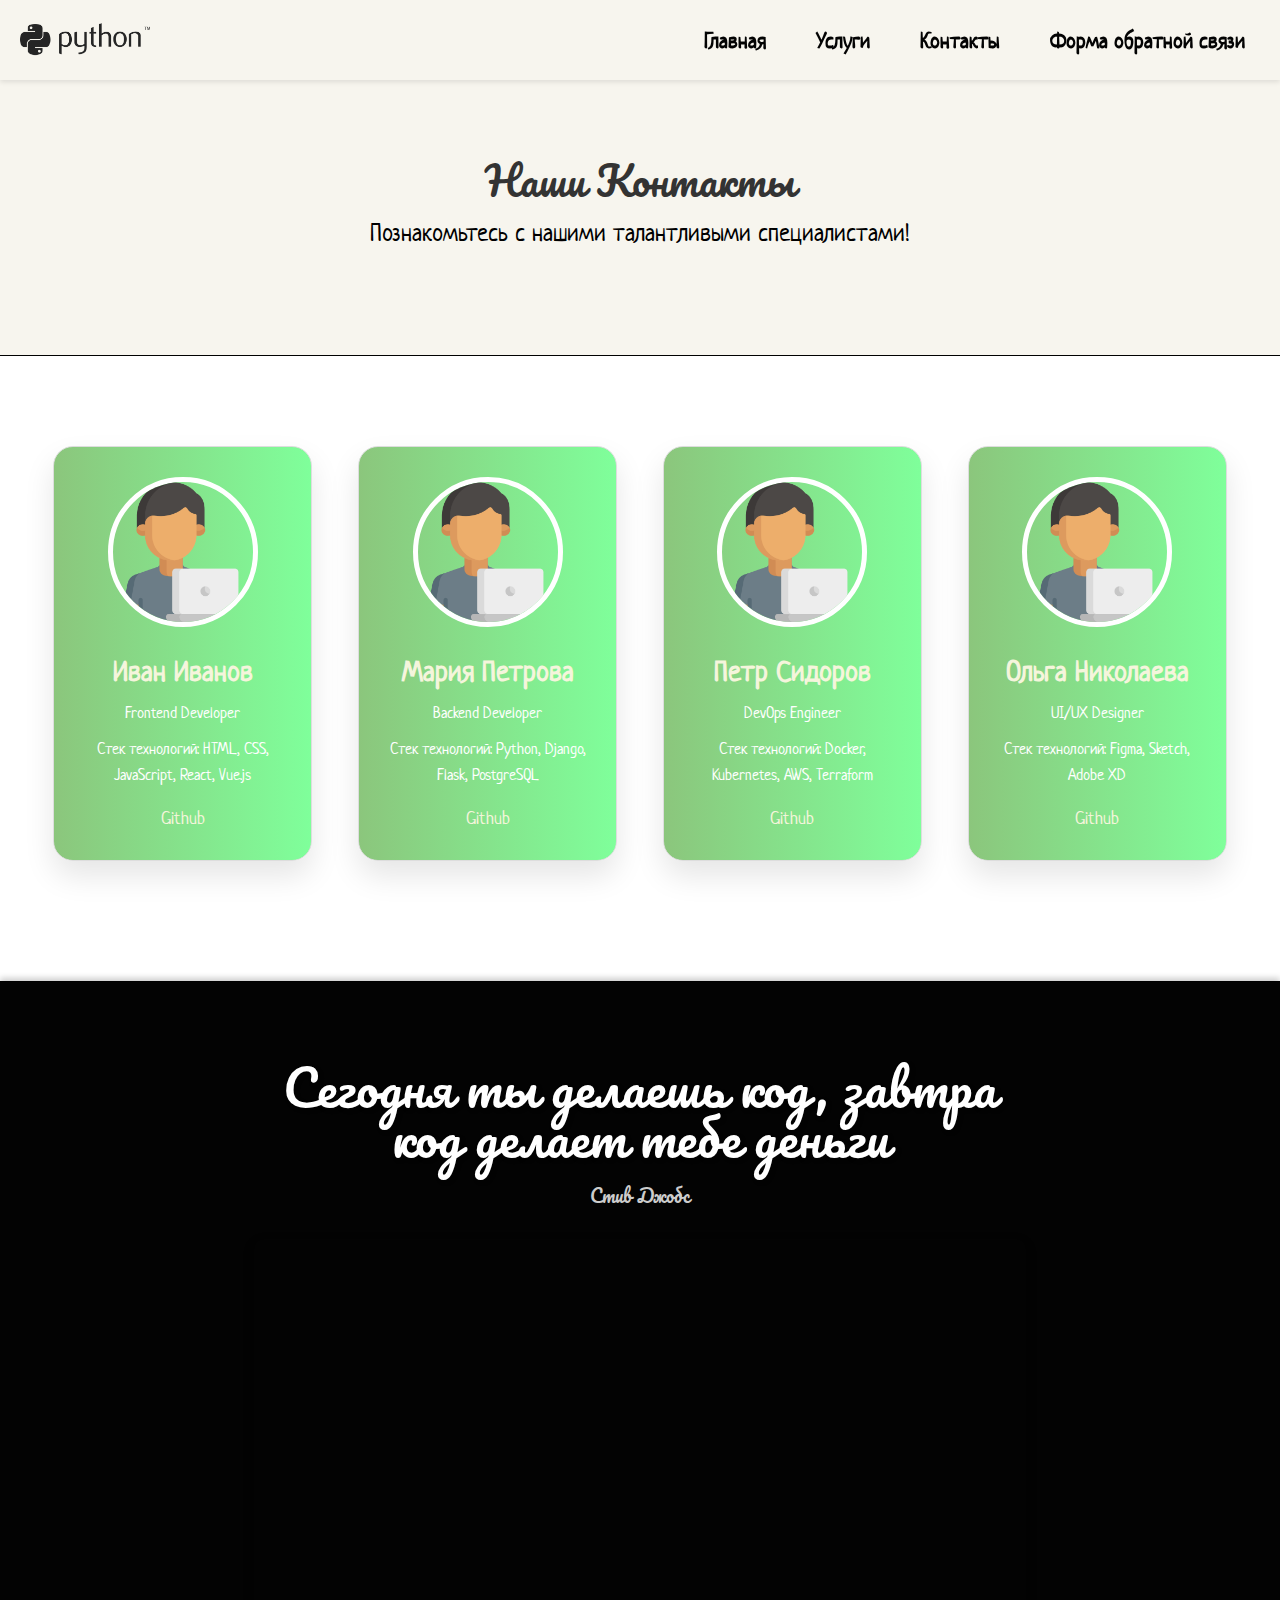
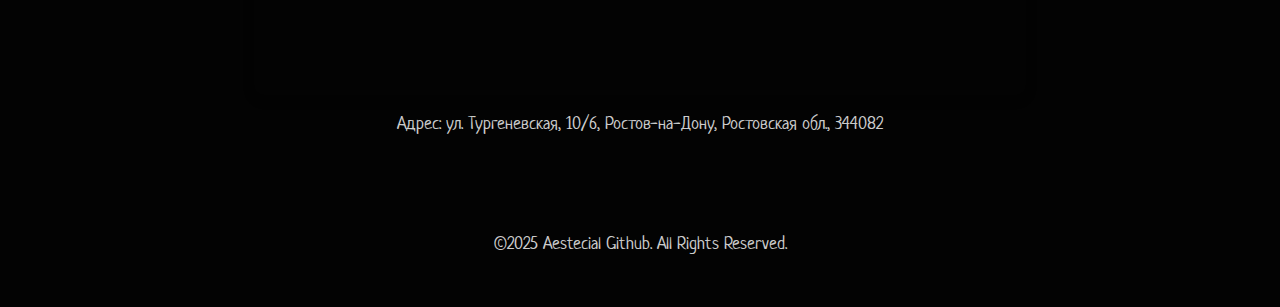
==== pages/contact.html @ ec2d8ab2 "add pages and refactoring code" ====
<!DOCTYPE html>
<html lang="en">
<head>
    <meta charset="UTF-8">
    <meta name="viewport" content="width=device-width, initial-scale=1.0">
    <title>Контакты</title>
    <link href="https://fonts.googleapis.com/css2?family=Pacifico&display=swap" rel="stylesheet">
    <link href="https://fonts.googleapis.com/css2?family=Montserrat:ital,wght@0,100..900;1,100..900&family=Neucha&display=swap" rel="stylesheet">

    <link rel="stylesheet" href="../css/contact.css">
    <link rel="stylesheet" href="../css/style.css">
</head>
<body>
    <header class="header">
        <img src="../images/logo.avif" alt="Logo" class="logo-image">
        <div class="burger-menu" id="burger-menu">
            <div class="burger-icon" id="burger-icon"></div>
        </div>
        <nav id="main-nav" class="simple-list">
            <div class="menu-main-nav-container">
                <ul id="menu-main-nav" class="menu">
                    <li class="menu-item"><a href="../index.html">Главная</a></li>
                    <li class="menu-item"><a href="services.html">Услуги</a></li>
                    <li class="menu-item"><a href="contact.html">Контакты</a></li>
                    <li class="menu-item"><a href="contact_form.html">Форма обратной связи</a></li>
                </ul>
            </div>
        </nav>
    </header>

    <div class="full section1 border_bottom">
        <div class="content">
            <div class="section_about_hero">
                <h1 class="mono">Наши Контакты</h1>
                <p>Познакомьтесь с нашими талантливыми специалистами!</p>
            </div>
        </div>
    </div>

    <div class="full section5 border_bottom">
        <div class="section_twocolumn_2525">
            <div class="section_twocolumn_25">
                <div class="team-member">
                    <img src="../images/male.png" alt="Team Member 1" class="team-img">
                    <h3>Иван Иванов</h3>
                    <p>Frontend Developer</p>
                    <p>Стек технологий: HTML, CSS, JavaScript, React, Vue.js</p>
                    <a href="https://github.com/Aestecial" class="profile-link" target="_blank">Github</a>
                </div>
            </div>
            <div class="section_twocolumn_25">
                <div class="team-member">
                    <img src="../images/male.png" alt="Team Member 2" class="team-img">
                    <h3>Мария Петрова</h3>
                    <p>Backend Developer</p>
                    <p>Стек технологий: Python, Django, Flask, PostgreSQL</p>
                    <a href="https://github.com/Aestecial" class="profile-link" target="_blank">Github</a>
                </div>
            </div>
            <div class="section_twocolumn_25">
                <div class="team-member">
                    <img src="../images/male.png" alt="Team Member 3" class="team-img">
                    <h3>Петр Сидоров</h3>
                    <p>DevOps Engineer</p>
                    <p>Стек технологий: Docker, Kubernetes, AWS, Terraform</p>
                    <a href="https://github.com/Aestecial" class="profile-link" target="_blank">Github</a>
                </div>
            </div>
            <div class="section_twocolumn_25">
                <div class="team-member">
                    <img src="../images/male.png" alt="Team Member 4" class="team-img">
                    <h3>Ольга Николаева</h3>
                    <p>UI/UX Designer</p>
                    <p>Стек технологий: Figma, Sketch, Adobe XD</p>
                    <a href="https://github.com/Aestecial" class="profile-link" target="_blank">Github</a>
                </div>
            </div>
        </div>
    </div>

    <div class="footer_new">
        <div class="content">
            <div class="section_footer">
                <h1 class="mono">Сегодня ты делаешь код, завтра код делает тебе деньги</h1>
                <p class="mono">Стив Джобс</p>
                <div class="map-container">
                    <iframe src="https://www.google.com/maps/embed?pb=!1m18!1m12!1m3!1d501.47388635396845!2d39.70485490694625!3d47.21476941610942!2m3!1f0!2f0!3f0!3m2!1i1024!2i768!4f13.1!3m3!1m2!1s0x40e3b9a8f82b0a17%3A0xae4b6e608bcebd92!2z0KDQvtGB0YLQvtCy0YHQutC40Lkt0L3QsC3QlNC-0L3RgyDQutC-0LvQu9C10LTQtiDRgdCy0Y_Qt9C4INC4INC40L3RhNC-0YDQvNCw0YLQuNC60Lg!5e1!3m2!1sru!2sru!4v1736870749458!5m2!1sru!2sru" width="600" height="450" style="border:0;" allowfullscreen="" loading="lazy" referrerpolicy="no-referrer-when-downgrade"></iframe>
                </div>
                <p class="address">Адрес: ул. Тургеневская, 10/6, Ростов-на-Дону, Ростовская обл., 344082</p>
                <p class="copyright">©2025 Aestecial Github. All Rights Reserved.</p>
            </div>
        </div>
    </div>

    <script src="../scripts/burger-menu.js"></script>
    <script src="../scripts/header-hider.js"></script>
</body>
</html>
---- css/contact.css ----
/* Заголовки */
.mono {
    font-family: 'Pacifico', cursive;
    color: #333;
    text-align: center;
    font-size: 2.5rem;
    margin-bottom: 20px;
}

.section5 {
    background: url('https://geo.uoregon.edu/sites/default/files/bg-green-2.png') center / cover;
}

/* Разделы с контактами */
.section_twocolumn_2525 {
    display: flex;
    justify-content: space-between;
    flex-wrap: wrap;
    gap: 10px;
    padding: 90px 3%;
}

/* Каждый элемент с контактами */
.section_twocolumn_25 {
    flex-basis: 24%;
    display: flex;
    justify-content: center;
    align-items: flex-start;
    padding: 0 15px;
    margin-bottom: 30px;
}

/* Карточка участника команды */
.team-member {
    background: linear-gradient(90deg, rgba(38, 148, 10, 0.534), rgba(0, 255, 55, 0.5));
    border-radius: 20px;
    box-shadow: 0 15px 30px rgba(0, 0, 0, 0.1);
    padding: 30px;
    text-align: center;
    position: relative;
    overflow: hidden;
    width: 100%;
    transition: all 0.3s ease-in-out;
    border: 1px solid #ddd;
}

/* Эффект при наведении на карточку */
.team-member:hover {
    box-shadow: 0 25px 50px rgba(0, 0, 0, 0.15);
    transform: translateY(-10px);
    background-color: #f9f9f9;
}

/* Анимация фона */
.team-member:before {
    content: '';
    background: url('https://i.pinimg.com/originals/23/13/d8/2313d81ef95def627d0b98c554fd1791.jpg') no-repeat center center / cover;
    position: absolute;
    top: 0;
    left: 0;
    right: 0;
    bottom: 0;
    z-index: -1;
    filter: blur(2px);
    opacity: 0.4;
}

/* Изображения */
.team-img {
    width: 150px;
    height: 150px;
    border-radius: 50%;
    border: 5px solid #fff;
    margin-bottom: 20px;
    transition: transform 0.3s ease-in-out;
}

/* Эффект увеличения изображения при наведении */
.team-img:hover {
    transform: scale(1.1);
}

/* Заголовок имени */
.team-member h3 {
    font-size: 1.8rem;
    color: #f5f5dc;
    margin-bottom: 10px;
}

/* Текст и стек технологий */
.team-member p {
    font-size: 1rem;
    line-height: 1.6;
    color: #ffffff;
    margin-bottom: 10px;
}

.profile-link {
    display: inline-block;
    font-size: 1.1rem;
    color: #f5f5dc;
    text-decoration: none;
    margin-top: 10px;
    transition: color 0.3s ease-in-out;
}

.profile-link:hover {
    color: #f5f5dc83;
    text-decoration: underline;
}

/* Стили для маленьких экранов */
@media screen and (max-width: 500px) {
    .section_twocolumn_2525 {
        flex-direction: column;
        padding: 20px 2%;
    }

    .section_twocolumn_25 {
        flex-basis: 100%;
        padding: 10px;
    }

    .team-member {
        padding: 20px;
    }

    .team-img {
        width: 120px;
        height: 120px;
    }

    .team-member h3 {
        font-size: 1.5rem;
    }

    .team-member p {
        font-size: 0.9rem;
    }

    .profile-link {
        font-size: 1rem;
    }
}
---- css/style.css ----
/* Сброс стилей  */
* {
    margin: 0;
    padding: 0;
    box-sizing: border-box;
}

/* Обычные стили */
body {
    font-family: "Neucha", serif;
    font-weight: 400;
    font-style: normal;
    margin: 0;
}

h1 {
    font-weight: 400;
    font-size: 75px;
    line-height: 1.0em;
    margin-bottom: 30px;
}

/* Стиль заголовка */
.header {
    display: flex;
    justify-content: space-between;
    align-items: center;
    padding: 10px 20px;
    background-color: #F7F5EE;
    position: sticky;
    width: 100%;
    z-index: 10;
    box-shadow: 0 2px 5px rgba(0, 0, 0, 0.1);
    top: 0;
    left: 0;
    transition: top 0.3s;
}

.menu-item a {
    font-size: 22px;
    font-weight: 400;
    text-decoration: none;
    color: #030303;
    padding: 10px 15px;
    transition: color 0.4s, border-bottom 0.3s;
    font-weight: bold;
}

.logo-image {
    width: 130px;
    height: auto;
}

/* Навигация для ПК */
#main-nav ul {
    list-style-type: none;
    display: flex;
    justify-content: flex-end;
}

#main-nav ul li {
    margin-left: 20px;
}

#main-nav ul li a {
    text-decoration: none;
    color: #030303;
    transition: color 0.4s;
}

#main-nav ul li a:hover {
    color: #000000;
    border-bottom: 3px solid #000;
}

/* Бургер меню для телефона */
.burger-menu {
    display: none;
    position: relative;
    width: 50px;
    height: 50px;
    background-color: rgba(204, 168, 168, 0.1);
    border-radius: 10px;
    cursor: pointer;
    justify-content: center;
    align-items: center;
}

.burger-icon {
    display: none;
    width: 30px;
    height: 3px;
    background-color: #333;
    position: relative;
    transition: all 0.3s;
    position: absolute;
}

.burger-icon:before,
.burger-icon:after {
    content: '';
    position: absolute;
    width: 30px;
    height: 3px;
    background-color: #333;
    transition: all 0.3s;
}

.burger-icon:before {
    top: -8px;
}

.burger-icon:after {
    top: 8px;
}

.burger-icon.open {
    background-color: transparent;
}

.burger-icon.open:before {
    transform: rotate(45deg);
    top: 0;
}

.burger-icon.open:after {
    transform: rotate(-45deg);
    top: 0;
}

/* Секции */
.section {
    width: 95vw;
    max-width: 95vw;
    margin: 0 auto;
}

.section_about_hero {
    display: flex;
    flex-direction: column;
    max-width: 900px;
    min-height: calc(400px - 160px);
    margin: 0 auto;
    padding: 80px 5%;
    text-align: center;
    justify-content: center;
    align-items: center;
}

.section1 {
    background: #f7f5ee;
}

.section2 {
    background: #a3dbbf;
}

.section3 {
    background: #b6d4e0;
}

.section4 {
    background: #ffffff;
}

.border_bottom {
    border-bottom: 1px solid #000;
}

.section_twocolumn_5050 {
    display: flex;
    flex-wrap: wrap;
    justify-content: space-between;
    padding: 90px 3%;
}

.section_twocolumn_50 {
    flex-basis: 47%;
    display: flex;
    justify-content: center;
    align-items: center;
    flex-wrap: wrap;
    padding: 0 15px;
}

.photo_container {
    display: flex;
    justify-content: center;
    align-items: center;
    max-width: 100%;
    max-height: 100%;
}

.section_about_bff_img_inner {
    display: flex;
    justify-content: center;
}

img {
    width: 100%;
    height: auto;
    border-radius: 8px;
}

.section_about_bff_text {
    display: flex;
    justify-content: center;
    align-items: center;
    text-align: center;
    height: 100%;
}

.section_about_bff_text_inner {
    display: flex;
    flex-direction: column;
    justify-content: center;
    align-items: center;
    font-size: 16px;
    color: #333;
    line-height: 1.5;
    padding: 0 15px;
}

h3 {
    font-size: 24px;
    font-weight: bold;
    color: #000;
    margin-bottom: 15px;
}

p {
    font-size: 25px;
    font-weight: 200;
    line-height: 1.0em;
    margin-bottom: 30px;
}

#number-to-increase {
    font-size: 200px;
    font-weight: bold;
    color: #0d5f1f;
}

/* Кнопка */
button {
    background-color: #007bff;
    color: #fff;
    border: none;
    padding: 12px 30px;
    font-size: 16px;
    border-radius: 7px;
    cursor: pointer;
    transition: background-color 0.3s ease, transform 0.3s ease;
    text-align: center;
}

button a {
    text-decoration: none;
    color: inherit;
}

/* Эффект при наведении */
button:hover {
    background-color: #0056b3; /* Темно-синий фон при наведении */
    transform: scale(1.05); /* Легкое увеличение кнопки */
}

/* Эффект при фокусе */
button:focus {
    outline: none; /* Убираем стандартный фокус */
    box-shadow: 0 0 10px rgba(0, 123, 255, 0.5); /* Слабое свечение вокруг кнопки */
}

/* нижний колонтитул */
.footer_new {
    position: relative;
    min-height: 20vh;
    padding-top: 0;
    padding-bottom: 60px;
    background: #030303;
    color: #fff;
    box-shadow: 0 -4px 6px rgba(0, 0, 0, 0.2);
}

.section_footer {
    display: flex;
    flex-direction: column;
    max-width: 900px;
    min-height: calc(400px - 160px);
    margin: 0 auto;
    padding: 80px 5%;
    text-align: center;
    justify-content: center;
    align-items: center;
}

.copyright {
    font-size: 14px;
    color: #aaa;
    position: absolute;
    bottom: 20px; /* Позиционируем внизу */
    width: 100%;
    text-align: center; /* Центрируем */
}

.section_footer h1 {
    font-size: 50px;
    font-weight: 200;
    margin-bottom: 20px;
    color: #fff;
    text-shadow: 2px 2px 4px rgba(0, 0, 0, 0.3);
}

.section_footer p {
    font-size: 18px;
    font-weight: 200;
    color: #ccc;
    line-height: 1.5;
    max-width: 700px;
    margin-bottom: 30px;
}

.mono {
    font-family: 'Pacifico', sans-serif;
}

/* Контейнер карты */
.map-container {
    margin: 0 auto;
    max-width: 100%;
    width: 100%;
    overflow: hidden;
    border-radius: 10px;
    box-shadow: 0 4px 12px rgba(0, 0, 0, 0.2);
}

.map-container iframe {
    width: 100%;
    height: 450px;
    border: none;
    border-radius: 10px;
}

.address {
    font-size: 1.2rem;
    margin-top: 15px;
    color: #ccc;
}

/* для маленьких телефонов */
@media screen and (max-width: 500px) {
    /* Секции */
    .section_about_bff_text {
        text-align: center;
    }

    .section_about_bff_text_inner {
        padding: 10px;
    }

    .section_about_hero {
        padding: 40px 5%;
        text-align: center;
    }

    .photo_container {
        max-height: 250px;
    }

    .section_about_bff_text {
        margin-bottom: 20px;
    }

    .photo_container {
        max-width: 100%;
        max-height: 300px;
    }

    .logo-image {
        width: 100px;
    }

    img {
        width: 100%;
        height: auto;
    }

    h3 {
        font-size: 20px;
    }

    p {
        font-size: 18px;
        margin-bottom: 15px;
    }
    
    h1 {
        font-size: 40px;
    }

    .section_twocolumn_5050 {
        flex-direction: column;
        padding: 20px;
    }
    
    .section_twocolumn_50 {
        flex-basis: 100%;
        padding: 10px;
    }

    #number-to-increase {
        font-size: 150px;
    }

    /* Бургер меню */
    .burger-menu {
        display: flex;
    }

    .burger-icon {
        display: flex;
    }

    #main-nav {
        position: fixed;
        top: 70px;
        left: 0;
        z-index: 20;
        background-color: #fff;
        width: 100vw;
        height: calc(100vh - 70px);
        transform: translateX(100%);
        transition: transform 0.4s ease-in-out;
        display: flex;
        justify-content: center;
        align-items: center;
        flex-direction: column;
        box-sizing: border-box;
        padding-bottom: 100px;
    }

    #main-nav.open {
        transform: translateX(0); /* Меню появляется */
    }

    #main-nav ul {
        list-style-type: none;
        display: flex;
        flex-direction: column;
        justify-content: center;
        align-items: center;
        padding: 0;
    }

    #main-nav ul li {
        margin: 15px 0;
    }

    #main-nav ul li a {
        text-decoration: none;
        color: #030303;
        transition: color 0.4s;
        font-weight: bold;
    }

    #main-nav ul li a:hover {
        color: #000000;
        border-bottom: 3px solid #000;
    }

    .header {
        display: flex;
        justify-content: space-between;
        padding: 10px;
    }

    /* нижний колонтитул */
    .section_footer h1 {
        font-size: 40px;
    }
    .section_footer p {
        font-size: 18px;
        margin-bottom: 15px;
    }

    .map-container iframe {
        height: 350px;
    }
}
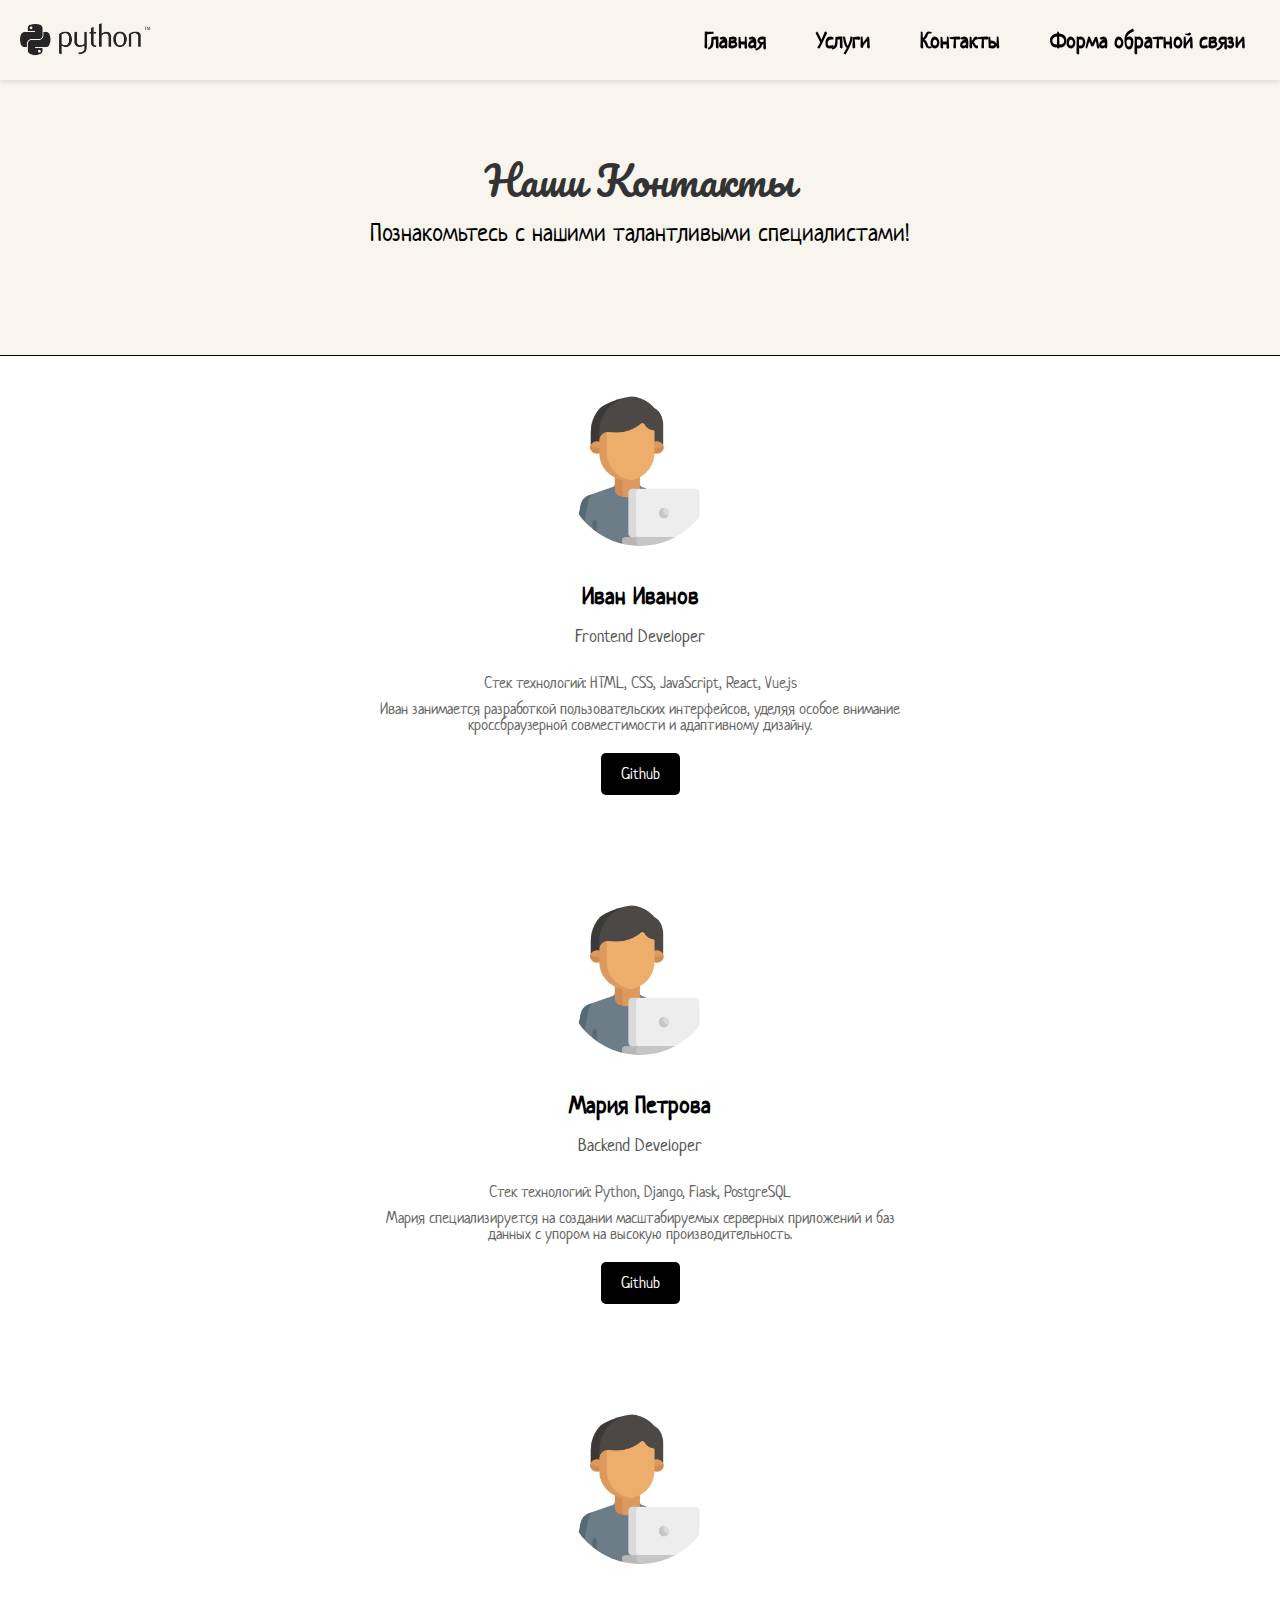
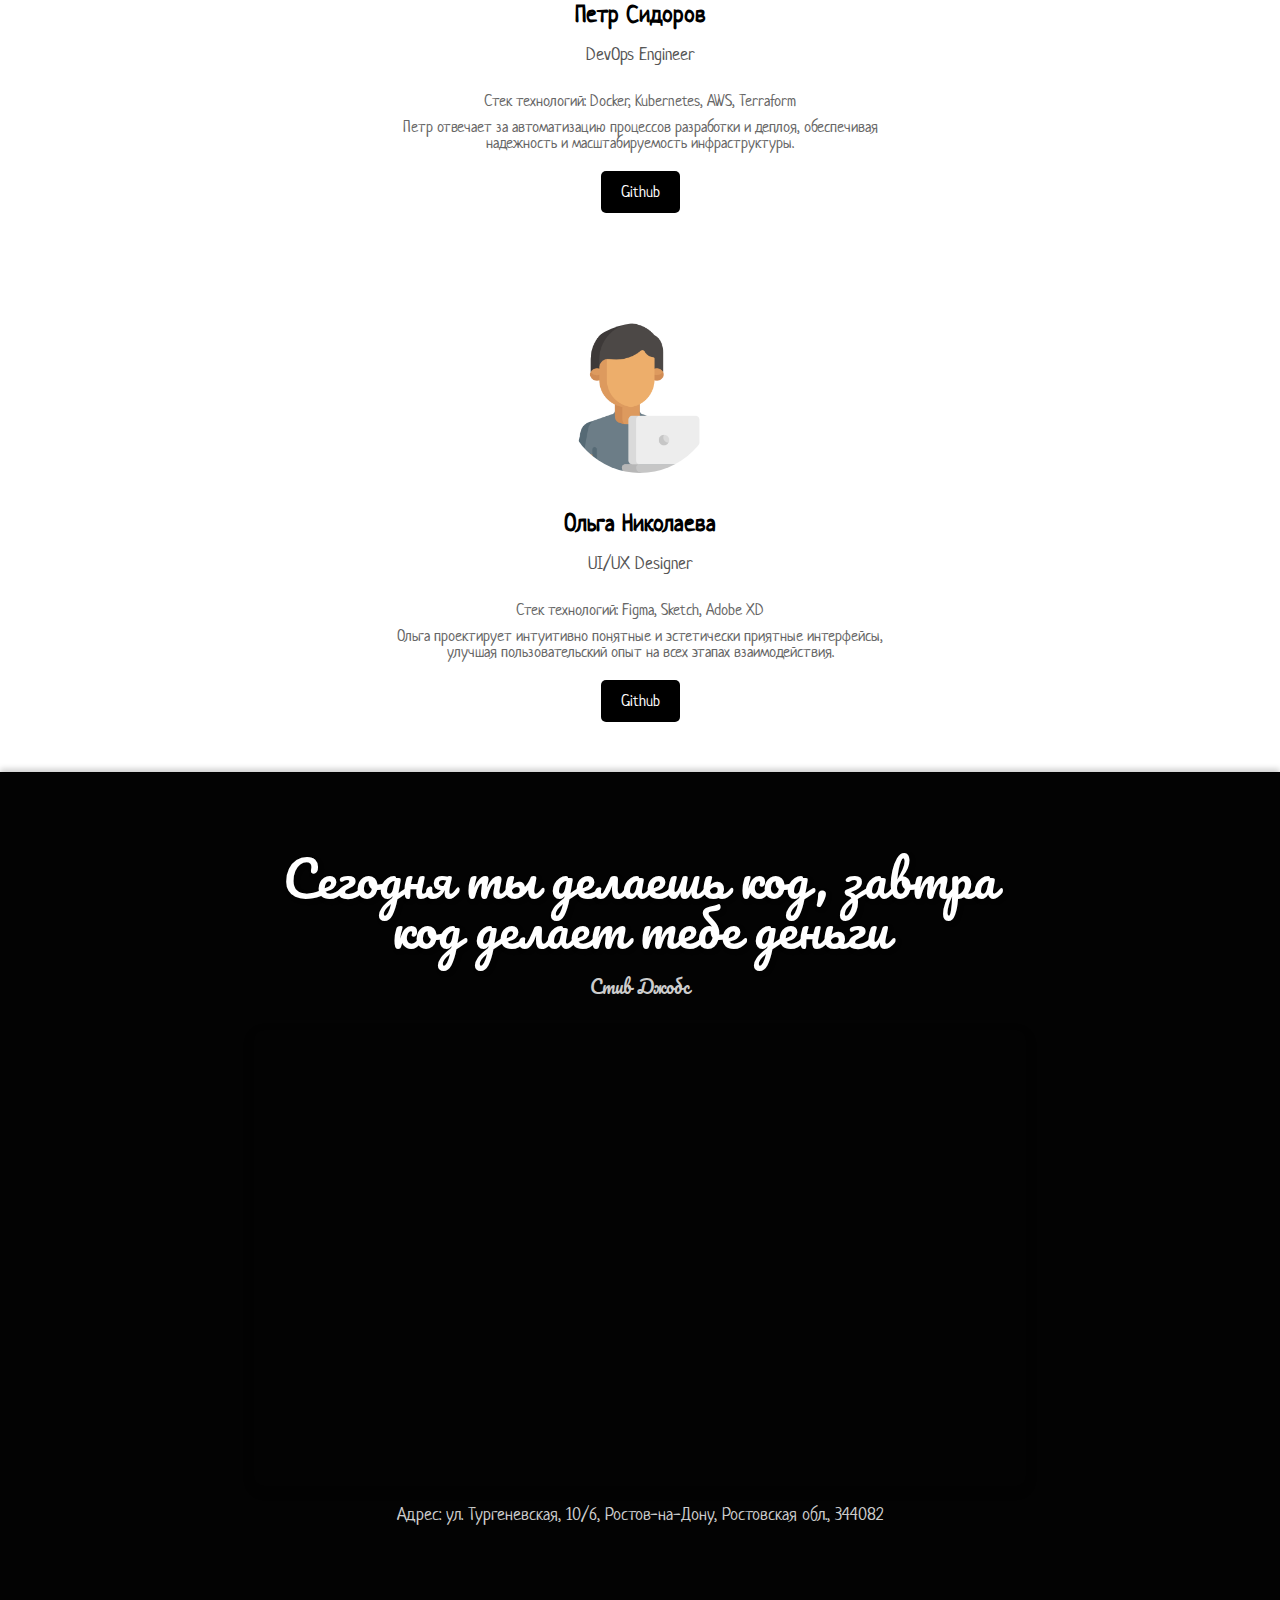
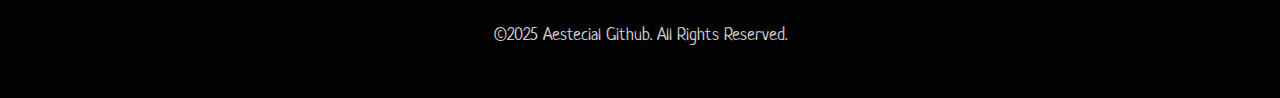
==== commit 1afa85b8: "changing services and contact" ====
--- a/pages/contact.html
+++ b/pages/contact.html
@@ -37,46 +37,53 @@
         </div>
     </div>
 
-    <div class="full section5 border_bottom">
-        <div class="section_twocolumn_2525">
-            <div class="section_twocolumn_25">
-                <div class="team-member">
-                    <img src="../images/male.png" alt="Team Member 1" class="team-img">
+    <div class="full border_bottom">
+        <div class="team-section">
+            <div class="team-card">
+                <img src="../images/male.png" alt="Иван Иванов" class="team-img">
+                <div class="team-content">
                     <h3>Иван Иванов</h3>
-                    <p>Frontend Developer</p>
-                    <p>Стек технологий: HTML, CSS, JavaScript, React, Vue.js</p>
+                    <p class="role">Frontend Developer</p>
+                    <p class="tech-stack">Стек технологий: HTML, CSS, JavaScript, React, Vue.js</p>
+                    <p class="description">Иван занимается разработкой пользовательских интерфейсов, уделяя особое внимание кроссбраузерной совместимости и адаптивному дизайну.</p>
                     <a href="https://github.com/Aestecial" class="profile-link" target="_blank">Github</a>
                 </div>
             </div>
-            <div class="section_twocolumn_25">
-                <div class="team-member">
-                    <img src="../images/male.png" alt="Team Member 2" class="team-img">
+    
+            <div class="team-card">
+                <img src="../images/male.png" alt="Мария Петрова" class="team-img">
+                <div class="team-content">
                     <h3>Мария Петрова</h3>
-                    <p>Backend Developer</p>
-                    <p>Стек технологий: Python, Django, Flask, PostgreSQL</p>
+                    <p class="role">Backend Developer</p>
+                    <p class="tech-stack">Стек технологий: Python, Django, Flask, PostgreSQL</p>
+                    <p class="description">Мария специализируется на создании масштабируемых серверных приложений и баз данных с упором на высокую производительность.</p>
                     <a href="https://github.com/Aestecial" class="profile-link" target="_blank">Github</a>
                 </div>
             </div>
-            <div class="section_twocolumn_25">
-                <div class="team-member">
-                    <img src="../images/male.png" alt="Team Member 3" class="team-img">
+
+            <div class="team-card">
+                <img src="../images/male.png" alt="Петр Сидоров" class="team-img">
+                <div class="team-content">
                     <h3>Петр Сидоров</h3>
-                    <p>DevOps Engineer</p>
-                    <p>Стек технологий: Docker, Kubernetes, AWS, Terraform</p>
+                    <p class="role">DevOps Engineer</p>
+                    <p class="tech-stack">Стек технологий: Docker, Kubernetes, AWS, Terraform</p>
+                    <p class="description">Петр отвечает за автоматизацию процессов разработки и деплоя, обеспечивая надежность и масштабируемость инфраструктуры.</p>
                     <a href="https://github.com/Aestecial" class="profile-link" target="_blank">Github</a>
                 </div>
             </div>
-            <div class="section_twocolumn_25">
-                <div class="team-member">
-                    <img src="../images/male.png" alt="Team Member 4" class="team-img">
+    
+            <div class="team-card">
+                <img src="../images/male.png" alt="Ольга Николаева" class="team-img">
+                <div class="team-content">
                     <h3>Ольга Николаева</h3>
-                    <p>UI/UX Designer</p>
-                    <p>Стек технологий: Figma, Sketch, Adobe XD</p>
+                    <p class="role">UI/UX Designer</p>
+                    <p class="tech-stack">Стек технологий: Figma, Sketch, Adobe XD</p>
+                    <p class="description">Ольга проектирует интуитивно понятные и эстетически приятные интерфейсы, улучшая пользовательский опыт на всех этапах взаимодействия.</p>
                     <a href="https://github.com/Aestecial" class="profile-link" target="_blank">Github</a>
                 </div>
             </div>
         </div>
-    </div>
+    </div>     
 
     <div class="footer_new">
         <div class="content">
--- a/css/contact.css
+++ b/css/contact.css
@@ -5,10 +5,6 @@
     text-align: center;
     font-size: 2.5rem;
     margin-bottom: 20px;
-}
-
-.section5 {
-    background: url('https://geo.uoregon.edu/sites/default/files/bg-green-2.png') center / cover;
 }
 
 /* Разделы с контактами */
@@ -30,84 +26,83 @@
     margin-bottom: 30px;
 }
 
-/* Карточка участника команды */
-.team-member {
-    background: linear-gradient(90deg, rgba(38, 148, 10, 0.534), rgba(0, 255, 55, 0.5));
-    border-radius: 20px;
-    box-shadow: 0 15px 30px rgba(0, 0, 0, 0.1);
-    padding: 30px;
-    text-align: center;
-    position: relative;
-    overflow: hidden;
-    width: 100%;
-    transition: all 0.3s ease-in-out;
-    border: 1px solid #ddd;
+
+.team-section {
+    display: flex;
+    flex-wrap: wrap;
+    justify-content: center;
+    gap: 60px;
+    padding: 20px;
+    background: #ffffff;
 }
 
-/* Эффект при наведении на карточку */
-.team-member:hover {
-    box-shadow: 0 25px 50px rgba(0, 0, 0, 0.15);
-    transform: translateY(-10px);
-    background-color: #f9f9f9;
+
+.team-card {
+    width: 600px;
+    display: flex;
+    flex-direction: column;
+    align-items: center;
+    overflow: hidden;
+    text-align: center;
+    padding: 20px;
+    transition: transform 0.3s ease;
 }
 
-/* Анимация фона */
-.team-member:before {
-    content: '';
-    background: url('https://i.pinimg.com/originals/23/13/d8/2313d81ef95def627d0b98c554fd1791.jpg') no-repeat center center / cover;
-    position: absolute;
-    top: 0;
-    left: 0;
-    right: 0;
-    bottom: 0;
-    z-index: -1;
-    filter: blur(2px);
-    opacity: 0.4;
+.team-card:hover {
+    border-radius: 30px;
+    box-shadow: 0 4px 8px rgba(0, 0, 0, 0.1);
+    transform: translateY(-5px);
 }
 
-/* Изображения */
 .team-img {
     width: 150px;
     height: 150px;
     border-radius: 50%;
-    border: 5px solid #fff;
-    margin-bottom: 20px;
-    transition: transform 0.3s ease-in-out;
+    margin-bottom: 15px;
+    transition: transform 0.3s ease;
+}
+
+.team-content {
+    padding: 10px 20px;
+}
+
+h3 {
+    margin: 10px 0;
+    font-size: 24px;
+    color: #333;
+}
+
+.role {
+    font-size: 18px;
+    color: #555;
+}
+
+.tech-stack, .description {
+    margin: 10px 0;
+    font-size: 16px;
+    color: #666;
+}
+
+.profile-link {
+    display: inline-block;
+    margin-top: 10px;
+    padding: 10px 20px;
+    background-color: #000000;
+    color: #fff;
+    text-decoration: none;
+    border-radius: 5px;
+    transition: background-color 0.3s ease;
+}
+
+.profile-link:hover {
+    background-color: #001d6e;
 }
 
 /* Эффект увеличения изображения при наведении */
 .team-img:hover {
-    transform: scale(1.1);
+    transform: scale(1.05);
 }
 
-/* Заголовок имени */
-.team-member h3 {
-    font-size: 1.8rem;
-    color: #f5f5dc;
-    margin-bottom: 10px;
-}
-
-/* Текст и стек технологий */
-.team-member p {
-    font-size: 1rem;
-    line-height: 1.6;
-    color: #ffffff;
-    margin-bottom: 10px;
-}
-
-.profile-link {
-    display: inline-block;
-    font-size: 1.1rem;
-    color: #f5f5dc;
-    text-decoration: none;
-    margin-top: 10px;
-    transition: color 0.3s ease-in-out;
-}
-
-.profile-link:hover {
-    color: #f5f5dc83;
-    text-decoration: underline;
-}
 
 /* Стили для маленьких экранов */
 @media screen and (max-width: 500px) {
@@ -142,3 +137,4 @@
         font-size: 1rem;
     }
 }
+
--- a/css/style.css
+++ b/css/style.css
@@ -348,7 +348,7 @@
 }
 
 /* для маленьких телефонов */
-@media screen and (max-width: 500px) {
+@media screen and (max-width: 700px) {
     /* Секции */
     .section_about_bff_text {
         text-align: center;
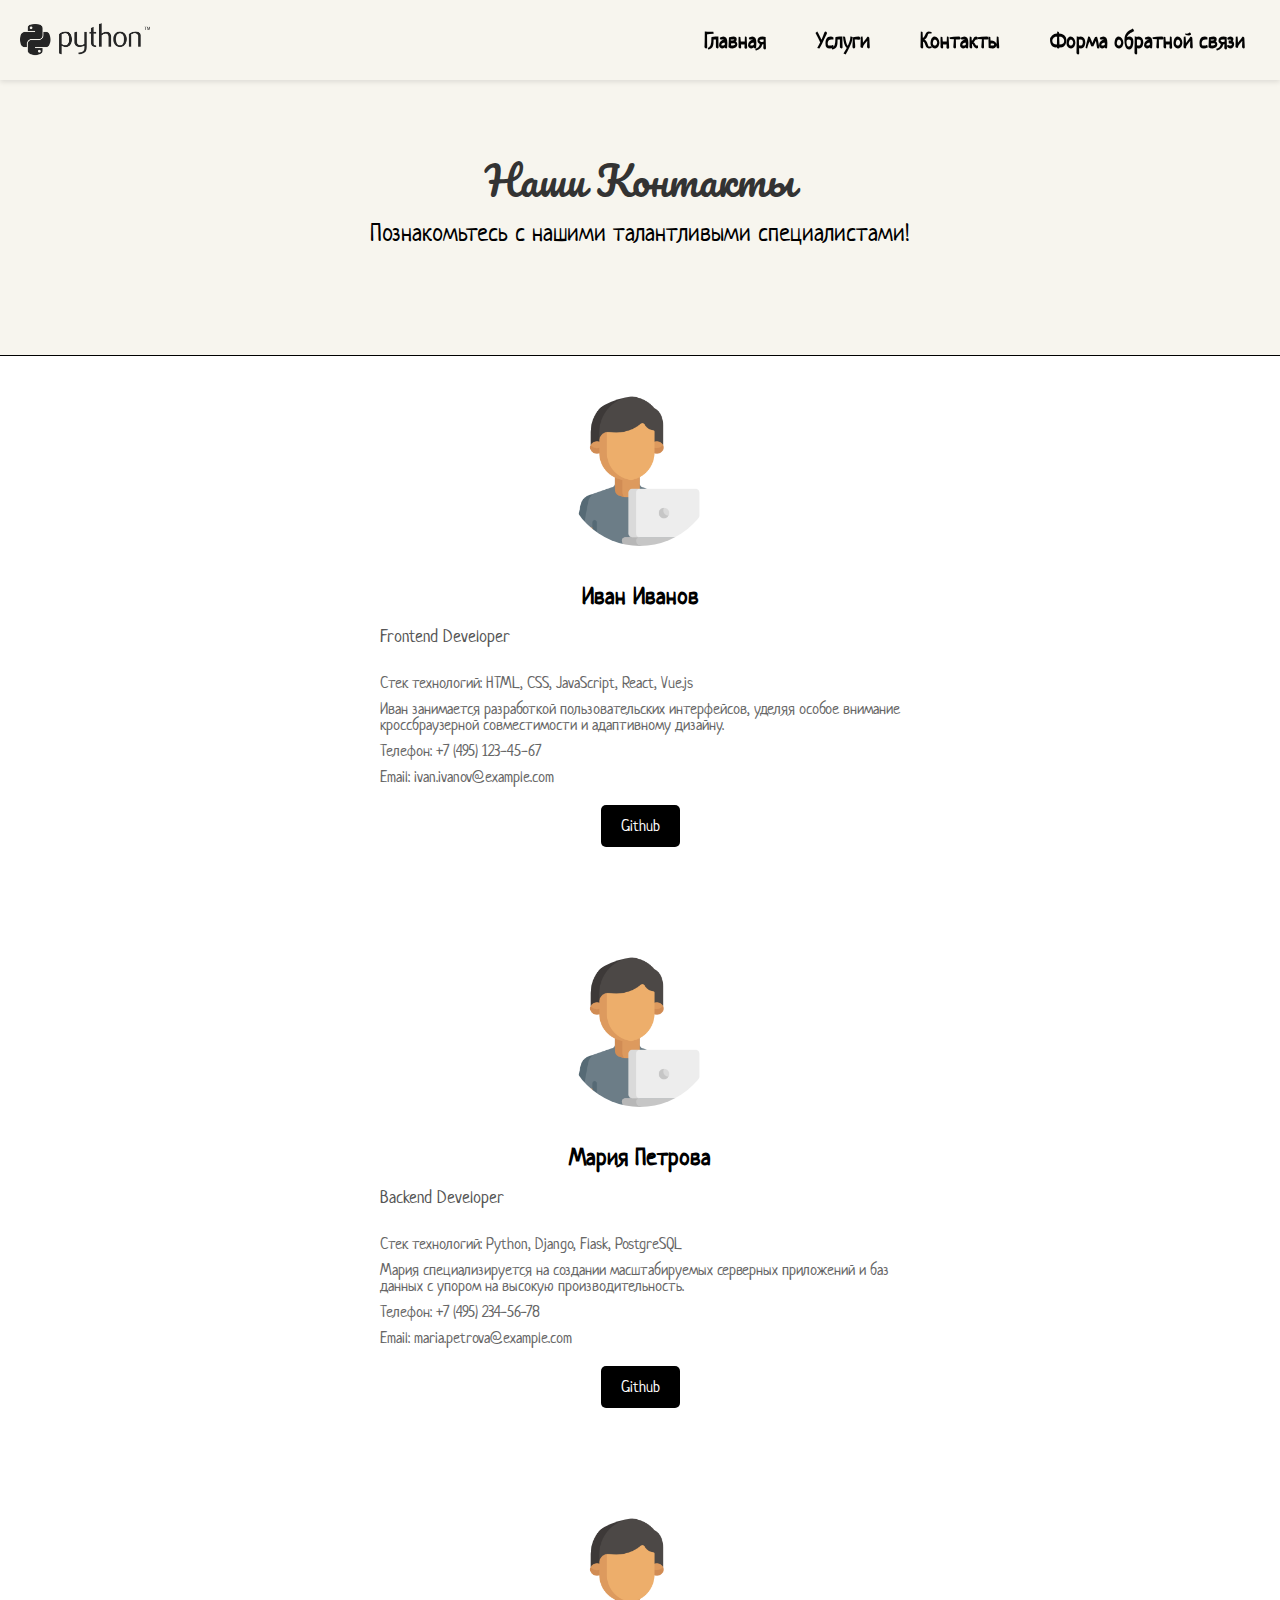
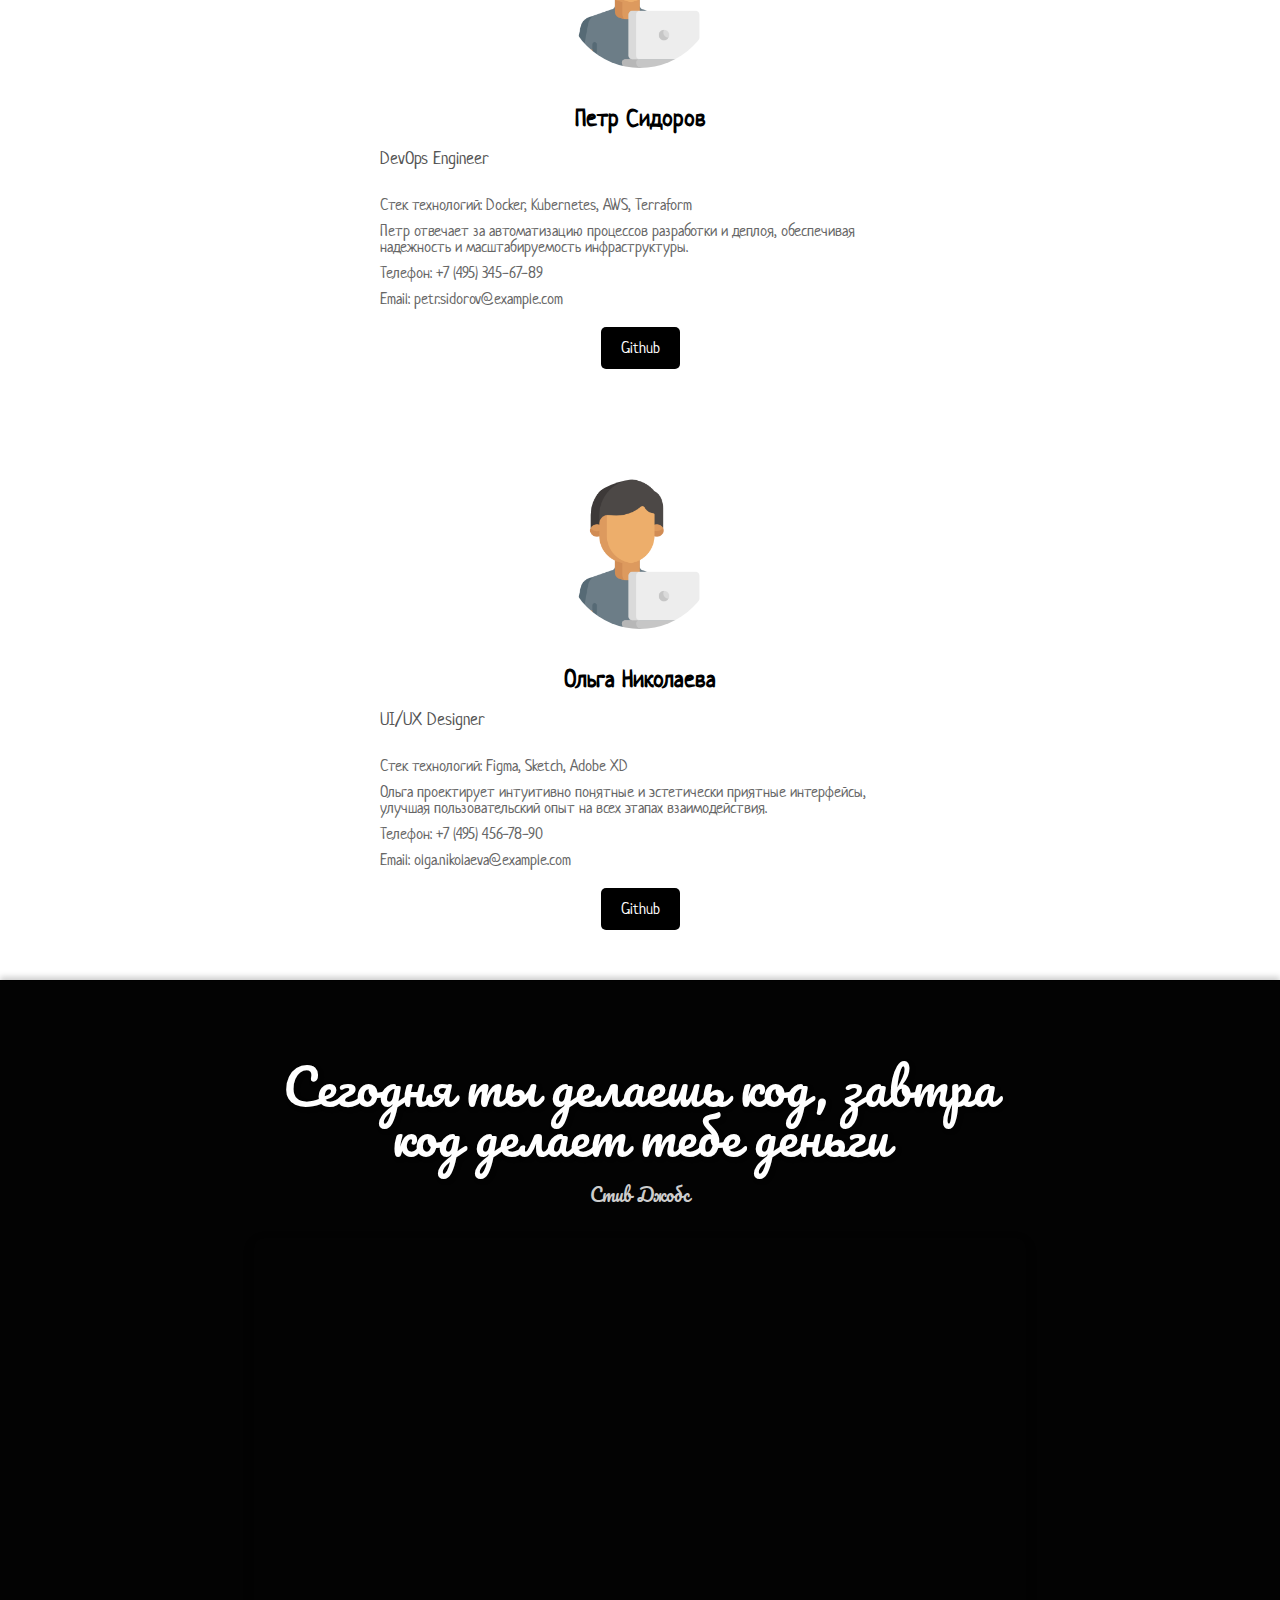
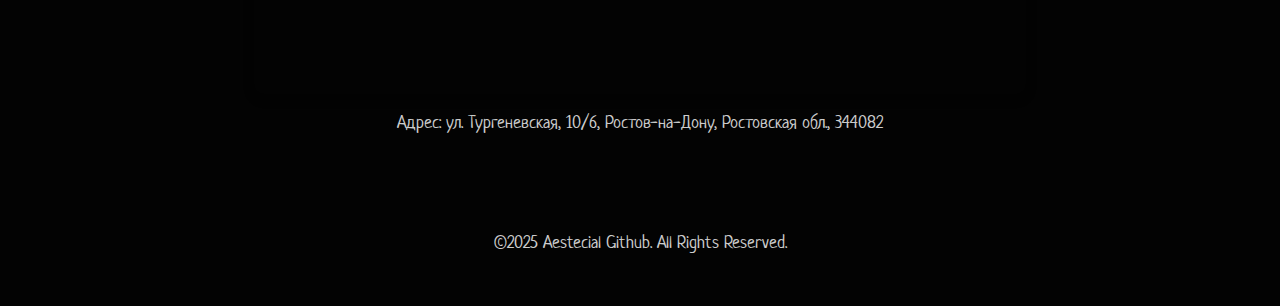
==== commit 51287664: "added phone numbers and redacted text-align" ====
--- a/pages/contact.html
+++ b/pages/contact.html
@@ -1,5 +1,5 @@
 <!DOCTYPE html>
-<html lang="en">
+<html lang="ru">
 <head>
     <meta charset="UTF-8">
     <meta name="viewport" content="width=device-width, initial-scale=1.0">
@@ -46,6 +46,8 @@
                     <p class="role">Frontend Developer</p>
                     <p class="tech-stack">Стек технологий: HTML, CSS, JavaScript, React, Vue.js</p>
                     <p class="description">Иван занимается разработкой пользовательских интерфейсов, уделяя особое внимание кроссбраузерной совместимости и адаптивному дизайну.</p>
+                    <p class="description">Телефон: +7 (495) 123-45-67</p>
+                    <p class="description">Email: ivan.ivanov@example.com</p>
                     <a href="https://github.com/Aestecial" class="profile-link" target="_blank">Github</a>
                 </div>
             </div>
@@ -57,10 +59,12 @@
                     <p class="role">Backend Developer</p>
                     <p class="tech-stack">Стек технологий: Python, Django, Flask, PostgreSQL</p>
                     <p class="description">Мария специализируется на создании масштабируемых серверных приложений и баз данных с упором на высокую производительность.</p>
+                    <p class="description">Телефон: +7 (495) 234-56-78</p>
+                    <p class="description">Email: maria.petrova@example.com</p>
                     <a href="https://github.com/Aestecial" class="profile-link" target="_blank">Github</a>
                 </div>
             </div>
-
+    
             <div class="team-card">
                 <img src="../images/male.png" alt="Петр Сидоров" class="team-img">
                 <div class="team-content">
@@ -68,6 +72,8 @@
                     <p class="role">DevOps Engineer</p>
                     <p class="tech-stack">Стек технологий: Docker, Kubernetes, AWS, Terraform</p>
                     <p class="description">Петр отвечает за автоматизацию процессов разработки и деплоя, обеспечивая надежность и масштабируемость инфраструктуры.</p>
+                    <p class="description">Телефон: +7 (495) 345-67-89</p>
+                    <p class="description">Email: petr.sidorov@example.com</p>
                     <a href="https://github.com/Aestecial" class="profile-link" target="_blank">Github</a>
                 </div>
             </div>
@@ -79,11 +85,13 @@
                     <p class="role">UI/UX Designer</p>
                     <p class="tech-stack">Стек технологий: Figma, Sketch, Adobe XD</p>
                     <p class="description">Ольга проектирует интуитивно понятные и эстетически приятные интерфейсы, улучшая пользовательский опыт на всех этапах взаимодействия.</p>
+                    <p class="description">Телефон: +7 (495) 456-78-90</p>
+                    <p class="description">Email: olga.nikolaeva@example.com</p>
                     <a href="https://github.com/Aestecial" class="profile-link" target="_blank">Github</a>
                 </div>
             </div>
         </div>
-    </div>     
+    </div>    
 
     <div class="footer_new">
         <div class="content">
--- a/css/contact.css
+++ b/css/contact.css
@@ -42,7 +42,6 @@
     display: flex;
     flex-direction: column;
     align-items: center;
-    overflow: hidden;
     text-align: center;
     padding: 20px;
     transition: transform 0.3s ease;
@@ -50,7 +49,7 @@
 
 .team-card:hover {
     border-radius: 30px;
-    box-shadow: 0 4px 8px rgba(0, 0, 0, 0.1);
+    box-shadow: 0 4px 30px rgba(0, 0, 0, 0.1);
     transform: translateY(-5px);
 }
 
--- a/css/style.css
+++ b/css/style.css
@@ -229,6 +229,7 @@
 }
 
 p {
+    text-align: left;
     font-size: 25px;
     font-weight: 200;
     line-height: 1.0em;
@@ -261,14 +262,13 @@
 
 /* Эффект при наведении */
 button:hover {
-    background-color: #0056b3; /* Темно-синий фон при наведении */
-    transform: scale(1.05); /* Легкое увеличение кнопки */
+    background-color: #0056b3;
+    transform: scale(1.05);
 }
 
 /* Эффект при фокусе */
 button:focus {
-    outline: none; /* Убираем стандартный фокус */
-    box-shadow: 0 0 10px rgba(0, 123, 255, 0.5); /* Слабое свечение вокруг кнопки */
+    box-shadow: 0 0 10px rgba(0, 123, 255, 0.5);
 }
 
 /* нижний колонтитул */
